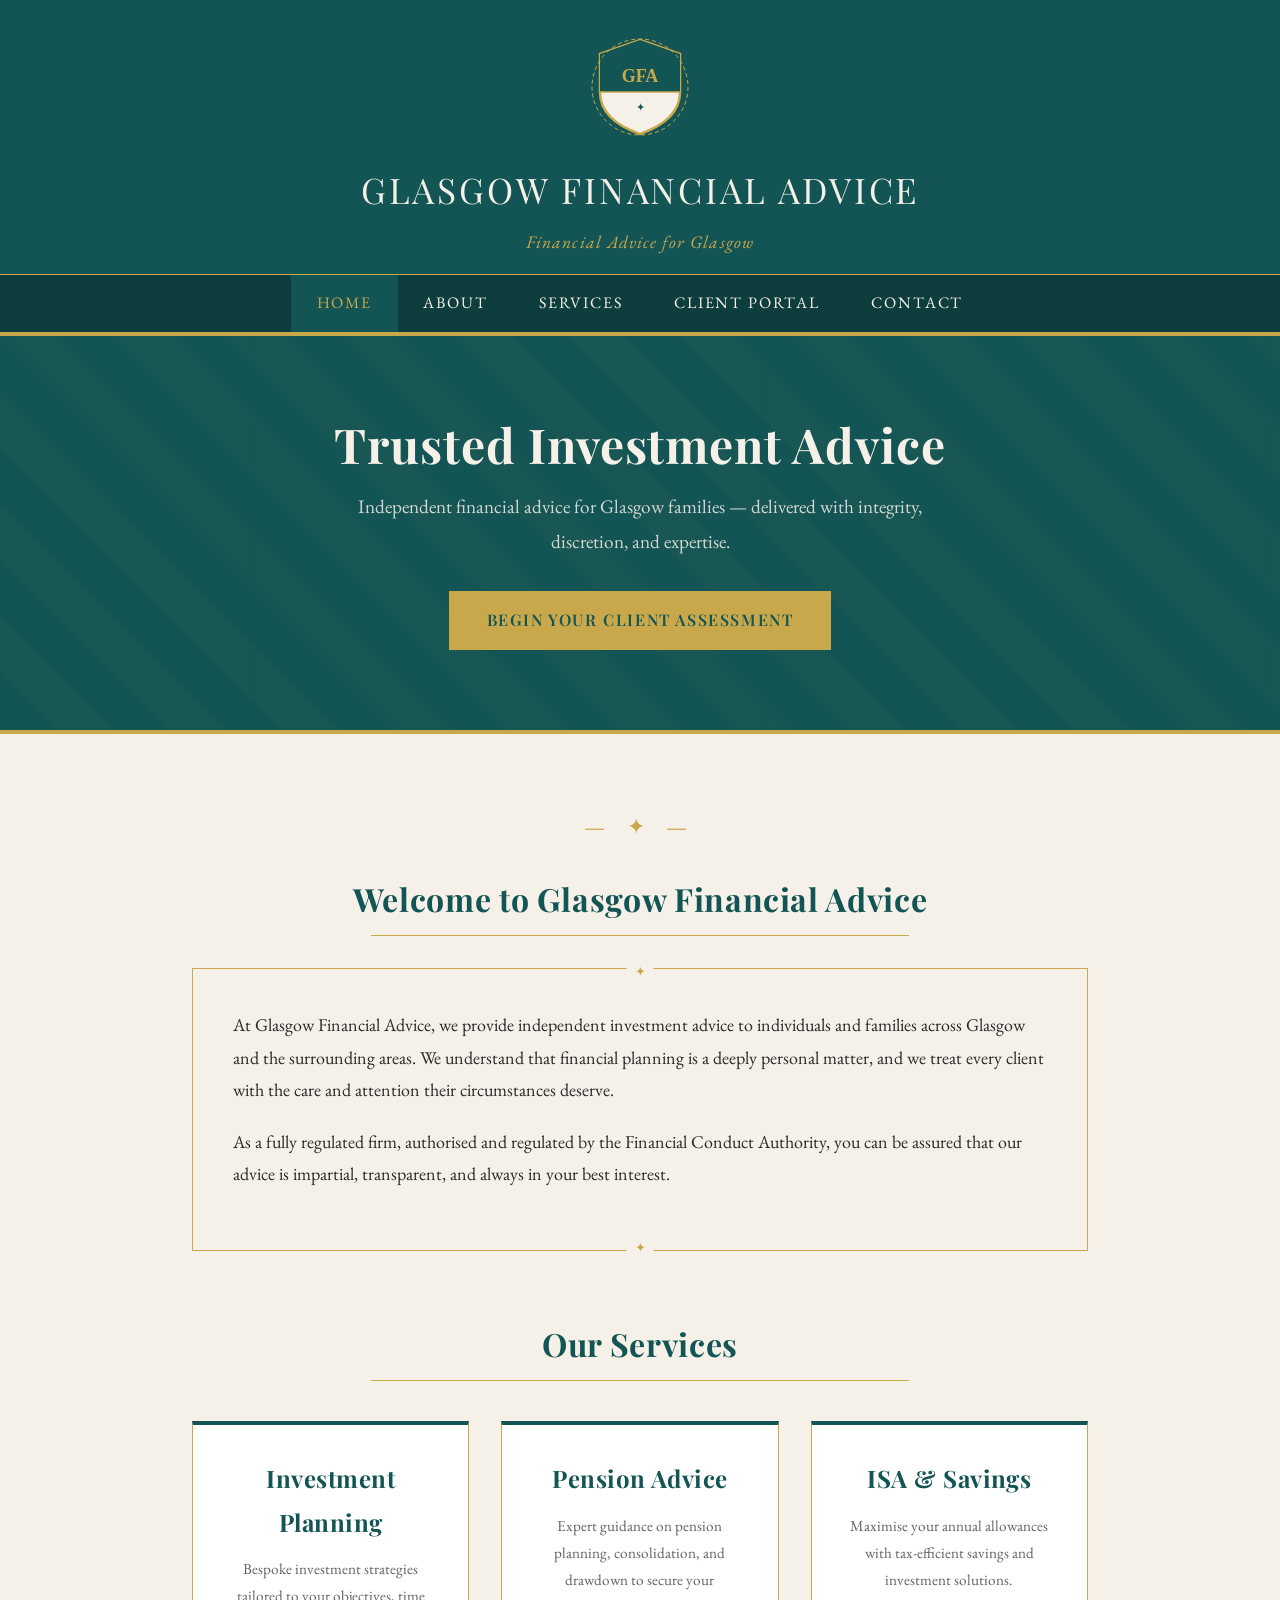
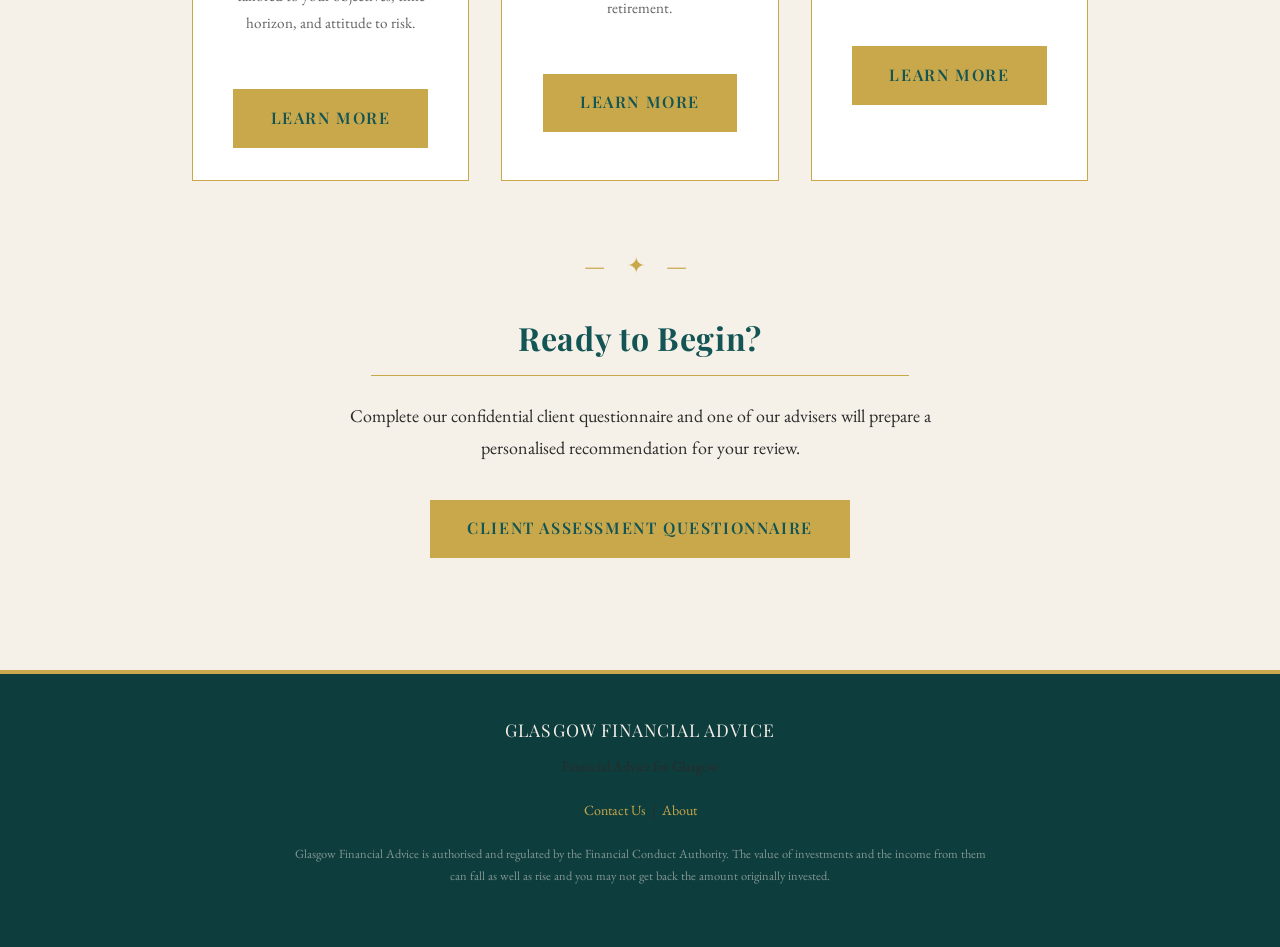
==== index.html @ b90bbe34 "Initial build — Glasgow Financial Advice website Five-page Victorian-styled static site with KYC que" ====
<!DOCTYPE html>
<html lang="en">
<head>
    <meta charset="UTF-8">
    <meta name="viewport" content="width=device-width, initial-scale=1.0">
    <title>Glasgow Financial Advice</title>
    <link rel="stylesheet" href="css/style.css">
</head>
<body>

    <header>
        <div class="header-top">
            <img src="images/crest-placeholder.svg" alt="Glasgow Financial Advice Crest" class="crest">
            <div class="firm-name">Glasgow Financial Advice</div>
            <div class="strapline">Financial Advice for Glasgow</div>
        </div>
        <nav>
            <ul>
                <li><a href="index.html" class="active">Home</a></li>
                <li><a href="about.html">About</a></li>
                <li><a href="services.html">Services</a></li>
                <li><a href="kyc.html">Client Portal</a></li>
                <li><a href="contact.html">Contact</a></li>
            </ul>
        </nav>
    </header>

    <section class="hero">
        <h1>Trusted Investment Advice</h1>
        <p>Independent financial advice for Glasgow families — delivered with integrity, discretion, and expertise.</p>
        <a href="kyc.html" class="btn">Begin Your Client Assessment</a>
    </section>

    <main>

        <div class="section">
            <span class="ornament">— ✦ —</span>
            <h2 class="section-title">Welcome to Glasgow Financial Advice</h2>
            <hr class="rule">

            <div class="bordered-box" style="margin-top:2rem;">
                <p>
                    At Glasgow Financial Advice, we provide independent investment advice to individuals and families across Glasgow and the surrounding areas. We understand that financial planning is a deeply personal matter, and we treat every client with the care and attention their circumstances deserve.
                </p>
                <p>
                    As a fully regulated firm, authorised and regulated by the Financial Conduct Authority, you can be assured that our advice is impartial, transparent, and always in your best interest.
                </p>
            </div>
        </div>

        <div class="section">
            <h2 class="section-title">Our Services</h2>
            <hr class="rule">

            <div class="card-grid">
                <div class="card">
                    <h3>Investment Planning</h3>
                    <p>Bespoke investment strategies tailored to your objectives, time horizon, and attitude to risk.</p>
                    <br>
                    <a href="services.html" class="btn">Learn More</a>
                </div>
                <div class="card">
                    <h3>Pension Advice</h3>
                    <p>Expert guidance on pension planning, consolidation, and drawdown to secure your retirement.</p>
                    <br>
                    <a href="services.html" class="btn">Learn More</a>
                </div>
                <div class="card">
                    <h3>ISA & Savings</h3>
                    <p>Maximise your annual allowances with tax-efficient savings and investment solutions.</p>
                    <br>
                    <a href="services.html" class="btn">Learn More</a>
                </div>
            </div>
        </div>

        <div class="section" style="text-align:center;">
            <span class="ornament">— ✦ —</span>
            <h2 class="section-title">Ready to Begin?</h2>
            <hr class="rule">
            <p style="margin-top:1.5rem; max-width:600px; margin-left:auto; margin-right:auto;">
                Complete our confidential client questionnaire and one of our advisers will prepare a personalised recommendation for your review.
            </p>
            <a href="kyc.html" class="btn" style="margin-top:1rem;">Client Assessment Questionnaire</a>
        </div>

    </main>

    <footer>
        <div class="footer-firm">Glasgow Financial Advice</div>
        <p>Financial Advice for Glasgow</p>
        <p><a href="contact.html">Contact Us</a> &nbsp;|&nbsp; <a href="about.html">About</a></p>
        <p class="footer-legal">
            Glasgow Financial Advice is authorised and regulated by the Financial Conduct Authority.
            The value of investments and the income from them can fall as well as rise and you may not get back the amount originally invested.
        </p>
    </footer>

</body>
</html>
---- css/style.css ----
/* ============================================================
   Glasgow Financial Advice — Main Stylesheet
   Colours: Teal #135454 | Grey #636262 | Cream #f5f0e8
   ============================================================ */

@import url('https://fonts.googleapis.com/css2?family=Playfair+Display:ital,wght@0,400;0,600;0,700;1,400&family=EB+Garamond:ital,wght@0,400;0,500;1,400&display=swap');

/* --- Reset & Base --- */
*, *::before, *::after {
    box-sizing: border-box;
    margin: 0;
    padding: 0;
}

html {
    scroll-behavior: smooth;
}

body {
    background-color: #f5f0e8;
    color: #2a2a2a;
    font-family: 'EB Garamond', Georgia, serif;
    font-size: 18px;
    line-height: 1.8;
}

/* --- Typography --- */
h1, h2, h3, h4 {
    font-family: 'Playfair Display', Georgia, serif;
    color: #135454;
    letter-spacing: 0.02em;
}

h1 { font-size: 2.8rem; line-height: 1.2; }
h2 { font-size: 2rem; margin-bottom: 1rem; }
h3 { font-size: 1.5rem; margin-bottom: 0.75rem; }

p { margin-bottom: 1.2rem; color: #2a2a2a; }

a {
    color: #135454;
    text-decoration: none;
    transition: color 0.2s ease;
}

a:hover { color: #c9a84c; }

/* --- Ornamental Divider --- */
.ornament {
    text-align: center;
    color: #c9a84c;
    font-size: 1.4rem;
    letter-spacing: 0.4em;
    margin: 1.5rem 0;
    display: block;
}

.rule {
    border: none;
    border-top: 1px solid #c9a84c;
    width: 60%;
    margin: 0.5rem auto;
}

/* --- Header / Navigation --- */
header {
    background-color: #135454;
    border-bottom: 4px solid #c9a84c;
    padding: 0;
}

.header-top {
    text-align: center;
    padding: 2rem 1rem 1rem;
    background-color: #135454;
}

.crest {
    width: 110px;
    height: 110px;
    margin: 0 auto 1rem;
    display: block;
}

.firm-name {
    font-family: 'Playfair Display', serif;
    font-size: 2.2rem;
    color: #f5f0e8;
    letter-spacing: 0.08em;
    text-transform: uppercase;
}

.strapline {
    font-family: 'EB Garamond', serif;
    font-style: italic;
    color: #c9a84c;
    font-size: 1.1rem;
    letter-spacing: 0.06em;
    margin-top: 0.3rem;
}

nav {
    background-color: #0e3d3d;
    border-top: 1px solid #c9a84c;
}

nav ul {
    list-style: none;
    display: flex;
    justify-content: center;
    flex-wrap: wrap;
    padding: 0;
    margin: 0;
}

nav ul li a {
    display: block;
    color: #f5f0e8;
    font-family: 'EB Garamond', serif;
    font-size: 1rem;
    letter-spacing: 0.12em;
    text-transform: uppercase;
    padding: 0.9rem 1.6rem;
    transition: background-color 0.2s ease, color 0.2s ease;
}

nav ul li a:hover,
nav ul li a.active {
    background-color: #135454;
    color: #c9a84c;
}

/* --- Hero Section --- */
.hero {
    background-color: #135454;
    color: #f5f0e8;
    text-align: center;
    padding: 5rem 2rem;
    border-bottom: 4px solid #c9a84c;
    position: relative;
    overflow: hidden;
}

.hero::before {
    content: '';
    position: absolute;
    inset: 0;
    background-image: repeating-linear-gradient(
        45deg,
        transparent,
        transparent 40px,
        rgba(201,168,76,0.03) 40px,
        rgba(201,168,76,0.03) 80px
    );
}

.hero h1 {
    color: #f5f0e8;
    font-size: 3rem;
    margin-bottom: 1rem;
    position: relative;
}

.hero p {
    color: #c9a9a9;
    font-size: 1.2rem;
    max-width: 640px;
    margin: 0 auto 2rem;
    position: relative;
    color: rgba(245,240,232,0.85);
}

.btn {
    display: inline-block;
    background-color: #c9a84c;
    color: #135454;
    font-family: 'Playfair Display', serif;
    font-size: 1rem;
    font-weight: 600;
    letter-spacing: 0.1em;
    text-transform: uppercase;
    padding: 0.8rem 2.2rem;
    border: 2px solid #c9a84c;
    cursor: pointer;
    transition: background-color 0.2s ease, color 0.2s ease;
    position: relative;
}

.btn:hover {
    background-color: transparent;
    color: #c9a84c;
}

/* --- Main Content --- */
main {
    max-width: 960px;
    margin: 0 auto;
    padding: 3rem 2rem;
}

.section {
    margin-bottom: 4rem;
}

.section-title {
    text-align: center;
    margin-bottom: 0.5rem;
}

/* --- Card Grid --- */
.card-grid {
    display: grid;
    grid-template-columns: repeat(auto-fit, minmax(260px, 1fr));
    gap: 2rem;
    margin-top: 2.5rem;
}

.card {
    background-color: #fff;
    border: 1px solid #c9a84c;
    border-top: 4px solid #135454;
    padding: 2rem;
    text-align: center;
}

.card h3 { color: #135454; }

.card p { font-size: 0.95rem; color: #636262; }

/* --- Decorative border box --- */
.bordered-box {
    border: 1px solid #c9a84c;
    padding: 2.5rem;
    margin: 2rem 0;
    position: relative;
}

.bordered-box::before,
.bordered-box::after {
    content: '✦';
    color: #c9a84c;
    position: absolute;
    font-size: 0.8rem;
}

.bordered-box::before { top: -0.6rem; left: 50%; transform: translateX(-50%); background: #f5f0e8; padding: 0 0.5rem; }
.bordered-box::after { bottom: -0.6rem; left: 50%; transform: translateX(-50%); background: #f5f0e8; padding: 0 0.5rem; }

/* --- Form Styles --- */
.form-group {
    margin-bottom: 1.5rem;
}

.form-group label {
    display: block;
    font-family: 'Playfair Display', serif;
    font-size: 0.95rem;
    color: #135454;
    margin-bottom: 0.4rem;
    letter-spacing: 0.03em;
}

.form-group input,
.form-group select,
.form-group textarea {
    width: 100%;
    padding: 0.7rem 1rem;
    border: 1px solid #636262;
    background-color: #fff;
    font-family: 'EB Garamond', serif;
    font-size: 1rem;
    color: #2a2a2a;
    outline: none;
    transition: border-color 0.2s ease;
}

.form-group input:focus,
.form-group select:focus,
.form-group textarea:focus {
    border-color: #135454;
}

.form-group textarea { resize: vertical; min-height: 100px; }

.form-note {
    font-size: 0.85rem;
    color: #636262;
    font-style: italic;
    margin-top: 0.3rem;
}

/* --- Footer --- */
footer {
    background-color: #0e3d3d;
    border-top: 4px solid #c9a84c;
    color: rgba(245,240,232,0.7);
    text-align: center;
    padding: 2.5rem 1rem;
    font-size: 0.88rem;
}

footer a { color: #c9a84c; }
footer a:hover { color: #f5f0e8; }

.footer-firm {
    font-family: 'Playfair Display', serif;
    color: #f5f0e8;
    font-size: 1.1rem;
    margin-bottom: 0.5rem;
    letter-spacing: 0.06em;
    text-transform: uppercase;
}

.footer-legal {
    margin-top: 1rem;
    font-size: 0.78rem;
    color: rgba(245,240,232,0.5);
    max-width: 700px;
    margin-left: auto;
    margin-right: auto;
}

/* --- Responsive --- */
@media (max-width: 640px) {
    h1 { font-size: 2rem; }
    .hero h1 { font-size: 2.2rem; }
    .firm-name { font-size: 1.6rem; }
    nav ul li a { padding: 0.7rem 1rem; font-size: 0.9rem; }
}
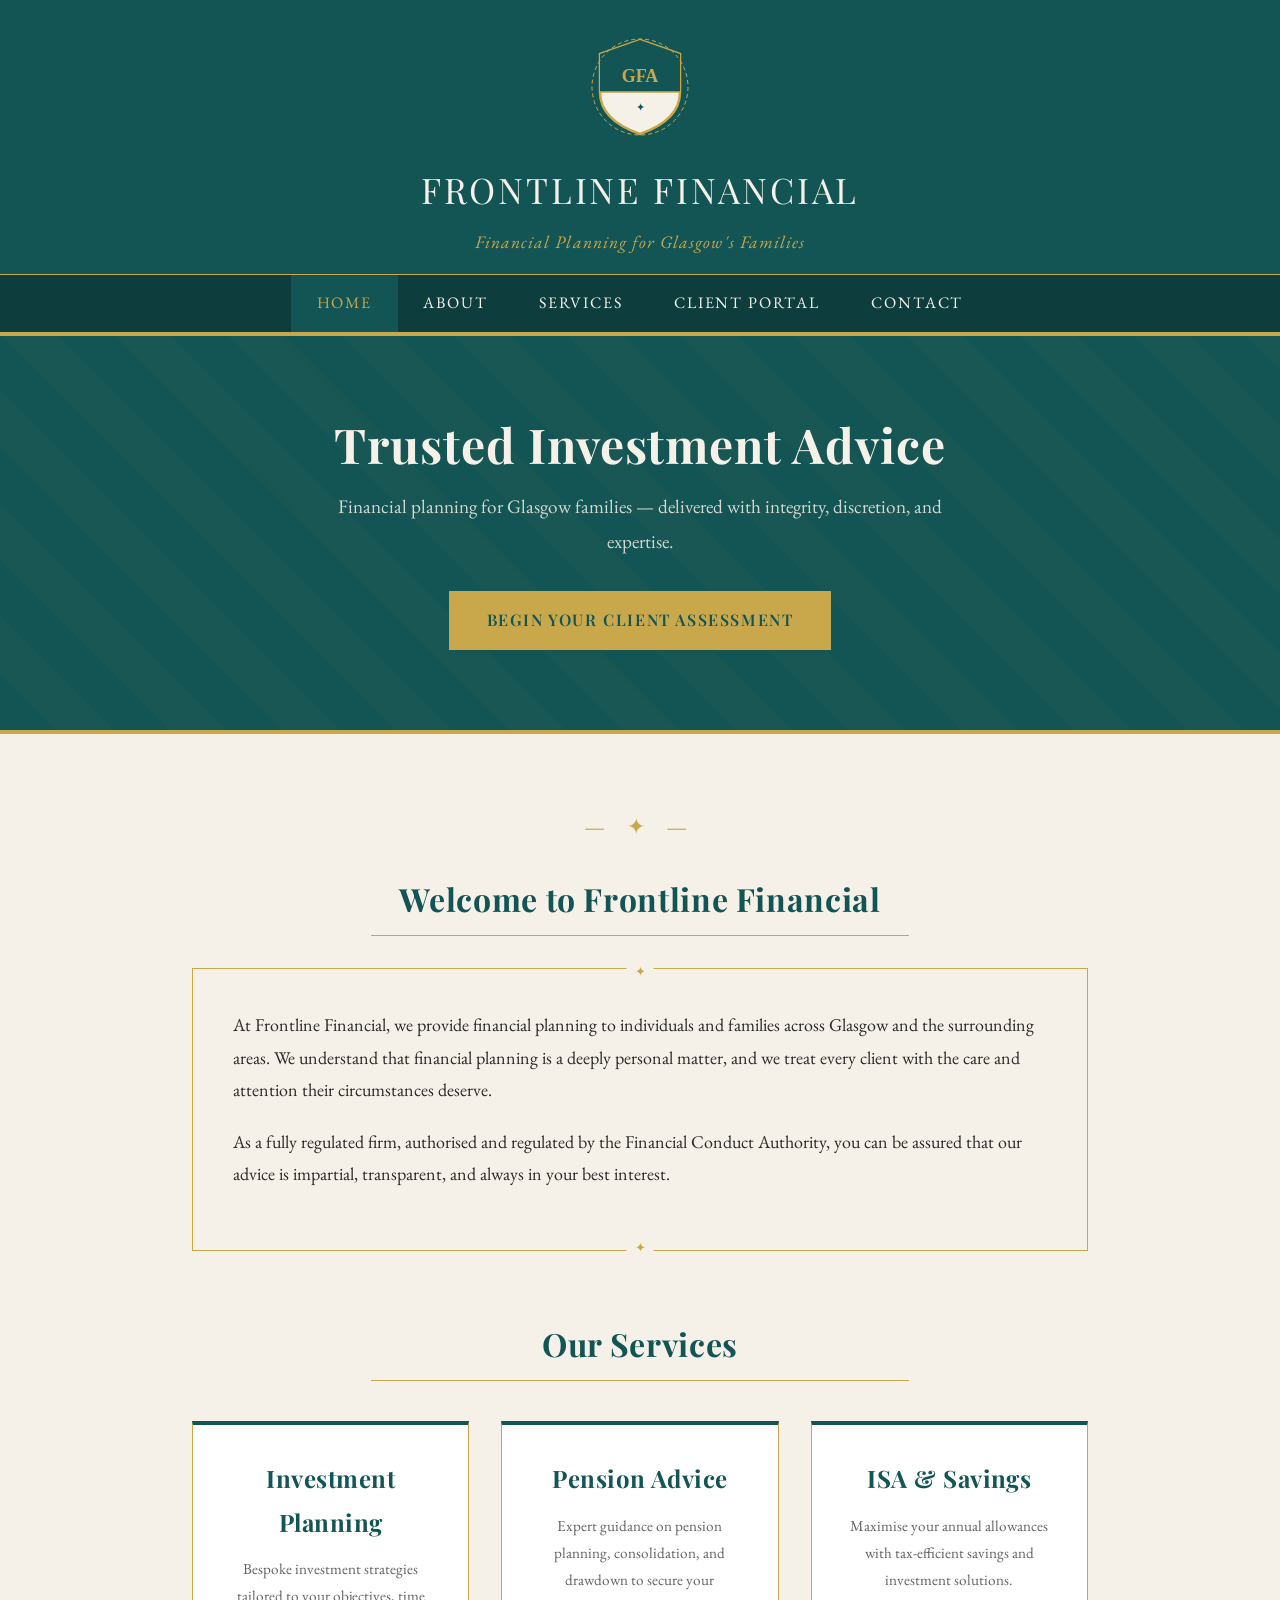
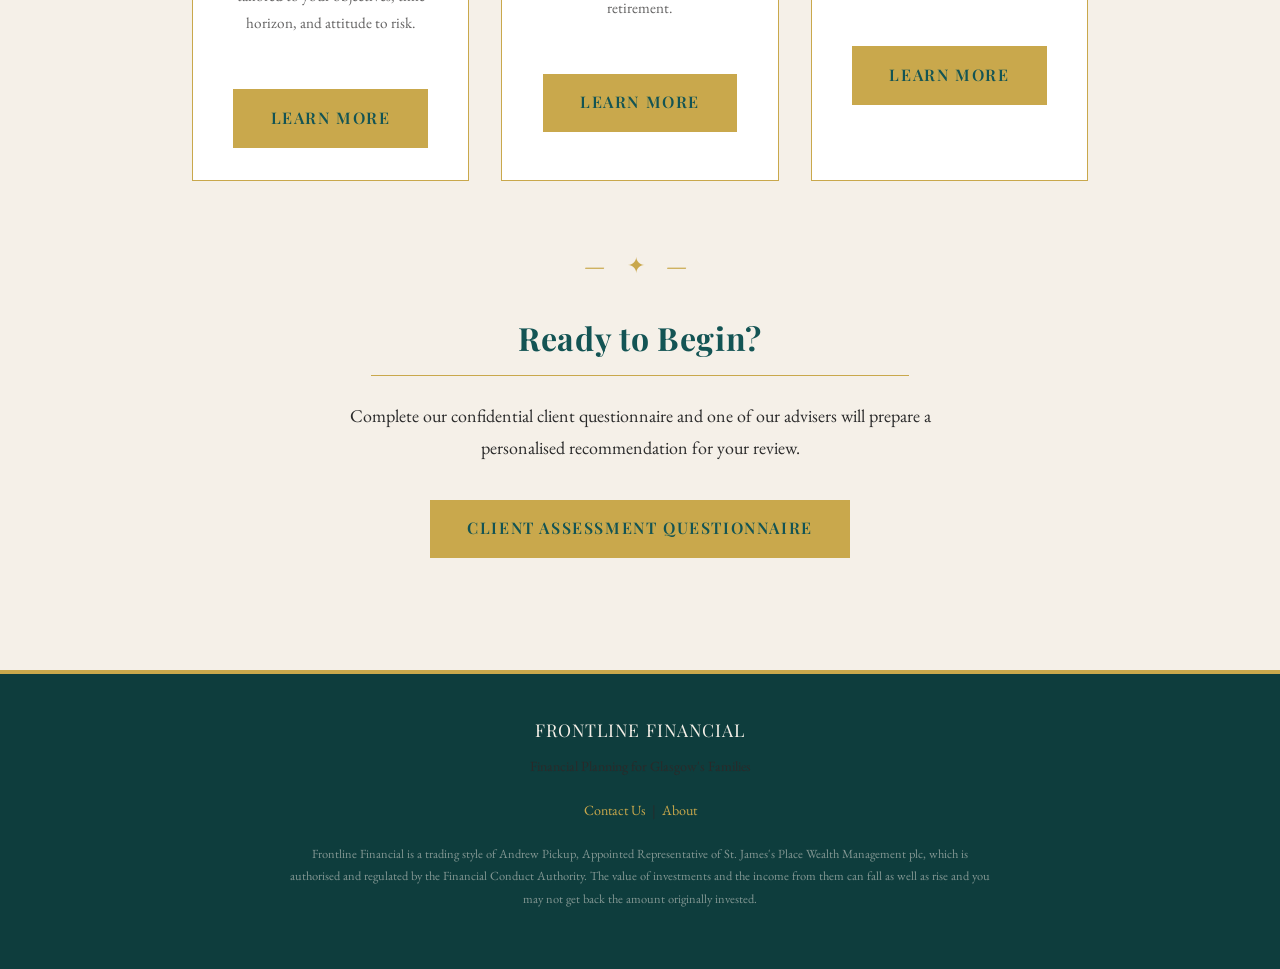
==== commit fe2f0264: "Rebrand to Frontline Financial with SJP regulatory disclosure - Rename firm from Glasgow Financial A" ====
--- a/index.html
+++ b/index.html
@@ -3,16 +3,16 @@
 <head>
     <meta charset="UTF-8">
     <meta name="viewport" content="width=device-width, initial-scale=1.0">
-    <title>Glasgow Financial Advice</title>
+    <title>Frontline Financial</title>
     <link rel="stylesheet" href="css/style.css">
 </head>
 <body>
 
     <header>
         <div class="header-top">
-            <img src="images/crest-placeholder.svg" alt="Glasgow Financial Advice Crest" class="crest">
-            <div class="firm-name">Glasgow Financial Advice</div>
-            <div class="strapline">Financial Advice for Glasgow</div>
+            <img src="images/crest-placeholder.svg" alt="Frontline Financial Crest" class="crest">
+            <div class="firm-name">Frontline Financial</div>
+            <div class="strapline">Financial Planning for Glasgow's Families</div>
         </div>
         <nav>
             <ul>
@@ -27,7 +27,7 @@
 
     <section class="hero">
         <h1>Trusted Investment Advice</h1>
-        <p>Independent financial advice for Glasgow families — delivered with integrity, discretion, and expertise.</p>
+        <p>Financial planning for Glasgow families — delivered with integrity, discretion, and expertise.</p>
         <a href="kyc.html" class="btn">Begin Your Client Assessment</a>
     </section>
 
@@ -35,12 +35,12 @@
 
         <div class="section">
             <span class="ornament">— ✦ —</span>
-            <h2 class="section-title">Welcome to Glasgow Financial Advice</h2>
+            <h2 class="section-title">Welcome to Frontline Financial</h2>
             <hr class="rule">
 
             <div class="bordered-box" style="margin-top:2rem;">
                 <p>
-                    At Glasgow Financial Advice, we provide independent investment advice to individuals and families across Glasgow and the surrounding areas. We understand that financial planning is a deeply personal matter, and we treat every client with the care and attention their circumstances deserve.
+                    At Frontline Financial, we provide financial planning to individuals and families across Glasgow and the surrounding areas. We understand that financial planning is a deeply personal matter, and we treat every client with the care and attention their circumstances deserve.
                 </p>
                 <p>
                     As a fully regulated firm, authorised and regulated by the Financial Conduct Authority, you can be assured that our advice is impartial, transparent, and always in your best interest.
@@ -87,11 +87,11 @@
     </main>
 
     <footer>
-        <div class="footer-firm">Glasgow Financial Advice</div>
-        <p>Financial Advice for Glasgow</p>
+        <div class="footer-firm">Frontline Financial</div>
+        <p>Financial Planning for Glasgow's Families</p>
         <p><a href="contact.html">Contact Us</a> &nbsp;|&nbsp; <a href="about.html">About</a></p>
         <p class="footer-legal">
-            Glasgow Financial Advice is authorised and regulated by the Financial Conduct Authority.
+            Frontline Financial is a trading style of Andrew Pickup, Appointed Representative of St. James's Place Wealth Management plc, which is authorised and regulated by the Financial Conduct Authority.
             The value of investments and the income from them can fall as well as rise and you may not get back the amount originally invested.
         </p>
     </footer>
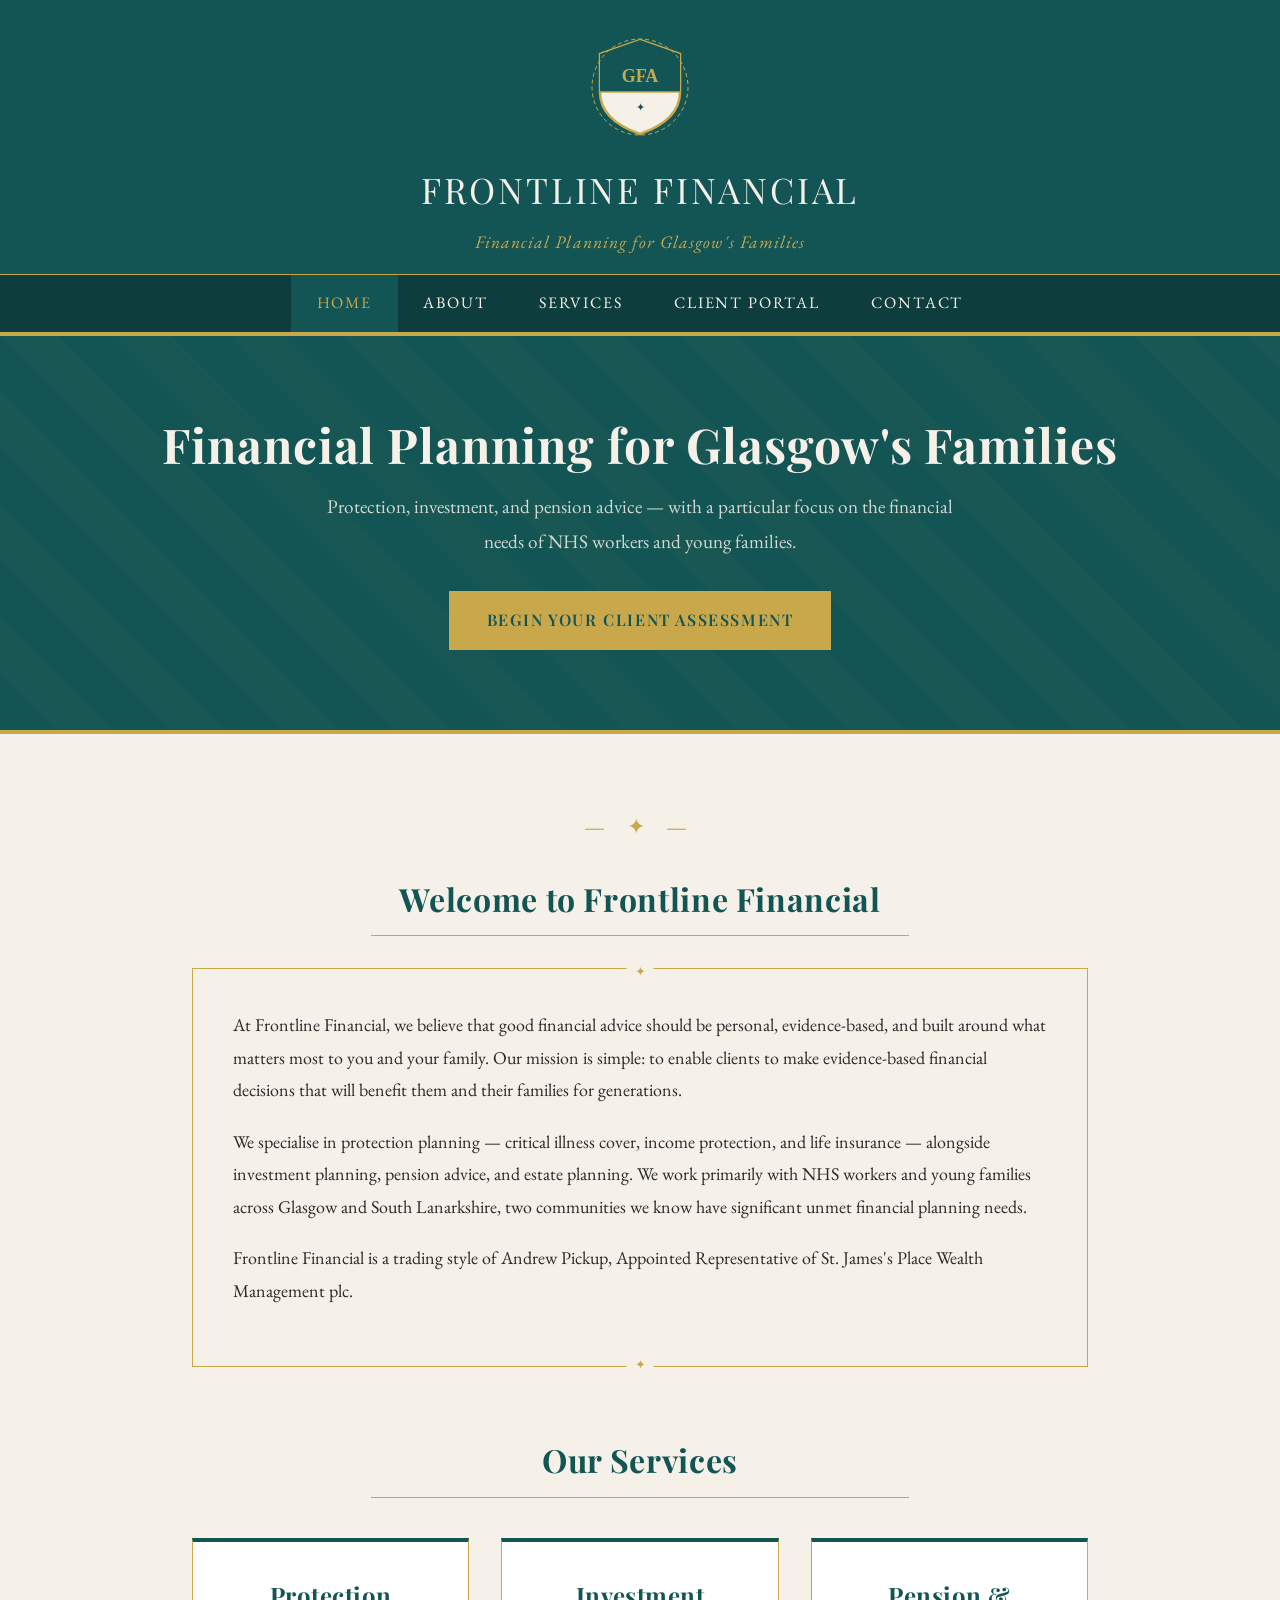
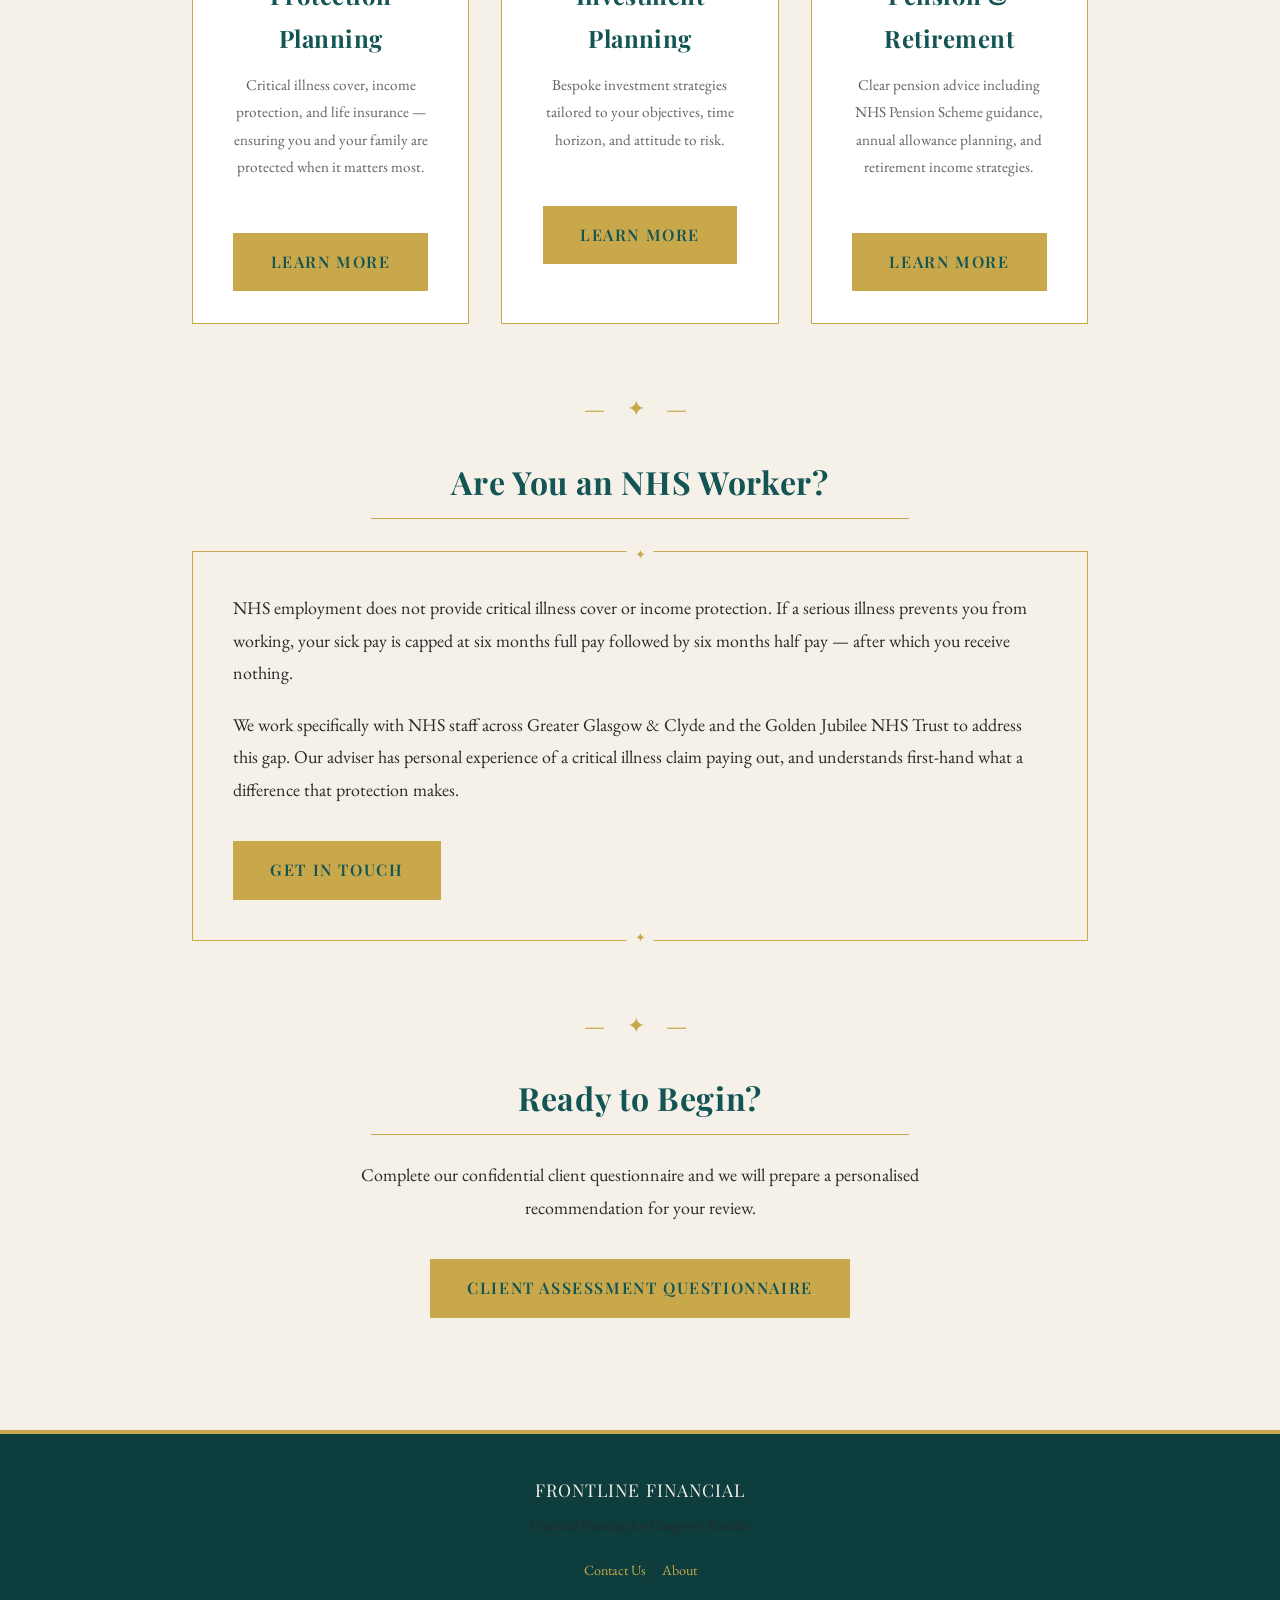
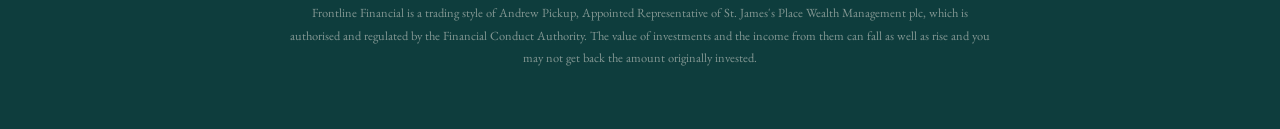
==== commit 932f2128: "Update home page with protection focus and NHS callout" ====
--- a/index.html
+++ b/index.html
@@ -26,8 +26,8 @@
     </header>
 
     <section class="hero">
-        <h1>Trusted Investment Advice</h1>
-        <p>Financial planning for Glasgow families — delivered with integrity, discretion, and expertise.</p>
+        <h1>Financial Planning for Glasgow's Families</h1>
+        <p>Protection, investment, and pension advice — with a particular focus on the financial needs of NHS workers and young families.</p>
         <a href="kyc.html" class="btn">Begin Your Client Assessment</a>
     </section>
 
@@ -40,10 +40,13 @@
 
             <div class="bordered-box" style="margin-top:2rem;">
                 <p>
-                    At Frontline Financial, we provide financial planning to individuals and families across Glasgow and the surrounding areas. We understand that financial planning is a deeply personal matter, and we treat every client with the care and attention their circumstances deserve.
+                    At Frontline Financial, we believe that good financial advice should be personal, evidence-based, and built around what matters most to you and your family. Our mission is simple: to enable clients to make evidence-based financial decisions that will benefit them and their families for generations.
                 </p>
                 <p>
-                    As a fully regulated firm, authorised and regulated by the Financial Conduct Authority, you can be assured that our advice is impartial, transparent, and always in your best interest.
+                    We specialise in protection planning — critical illness cover, income protection, and life insurance — alongside investment planning, pension advice, and estate planning. We work primarily with NHS workers and young families across Glasgow and South Lanarkshire, two communities we know have significant unmet financial planning needs.
+                </p>
+                <p>
+                    Frontline Financial is a trading style of Andrew Pickup, Appointed Representative of St. James's Place Wealth Management plc.
                 </p>
             </div>
         </div>
@@ -54,23 +57,38 @@
 
             <div class="card-grid">
                 <div class="card">
+                    <h3>Protection Planning</h3>
+                    <p>Critical illness cover, income protection, and life insurance — ensuring you and your family are protected when it matters most.</p>
+                    <br>
+                    <a href="services.html" class="btn">Learn More</a>
+                </div>
+                <div class="card">
                     <h3>Investment Planning</h3>
                     <p>Bespoke investment strategies tailored to your objectives, time horizon, and attitude to risk.</p>
                     <br>
                     <a href="services.html" class="btn">Learn More</a>
                 </div>
                 <div class="card">
-                    <h3>Pension Advice</h3>
-                    <p>Expert guidance on pension planning, consolidation, and drawdown to secure your retirement.</p>
+                    <h3>Pension & Retirement</h3>
+                    <p>Clear pension advice including NHS Pension Scheme guidance, annual allowance planning, and retirement income strategies.</p>
                     <br>
                     <a href="services.html" class="btn">Learn More</a>
                 </div>
-                <div class="card">
-                    <h3>ISA & Savings</h3>
-                    <p>Maximise your annual allowances with tax-efficient savings and investment solutions.</p>
-                    <br>
-                    <a href="services.html" class="btn">Learn More</a>
-                </div>
+            </div>
+        </div>
+
+        <div class="section">
+            <span class="ornament">— ✦ —</span>
+            <h2 class="section-title">Are You an NHS Worker?</h2>
+            <hr class="rule">
+            <div class="bordered-box" style="margin-top:2rem;">
+                <p>
+                    NHS employment does not provide critical illness cover or income protection. If a serious illness prevents you from working, your sick pay is capped at six months full pay followed by six months half pay — after which you receive nothing.
+                </p>
+                <p>
+                    We work specifically with NHS staff across Greater Glasgow & Clyde and the Golden Jubilee NHS Trust to address this gap. Our adviser has personal experience of a critical illness claim paying out, and understands first-hand what a difference that protection makes.
+                </p>
+                <a href="contact.html" class="btn" style="margin-top:1rem;">Get in Touch</a>
             </div>
         </div>
 
@@ -79,7 +97,7 @@
             <h2 class="section-title">Ready to Begin?</h2>
             <hr class="rule">
             <p style="margin-top:1.5rem; max-width:600px; margin-left:auto; margin-right:auto;">
-                Complete our confidential client questionnaire and one of our advisers will prepare a personalised recommendation for your review.
+                Complete our confidential client questionnaire and we will prepare a personalised recommendation for your review.
             </p>
             <a href="kyc.html" class="btn" style="margin-top:1rem;">Client Assessment Questionnaire</a>
         </div>
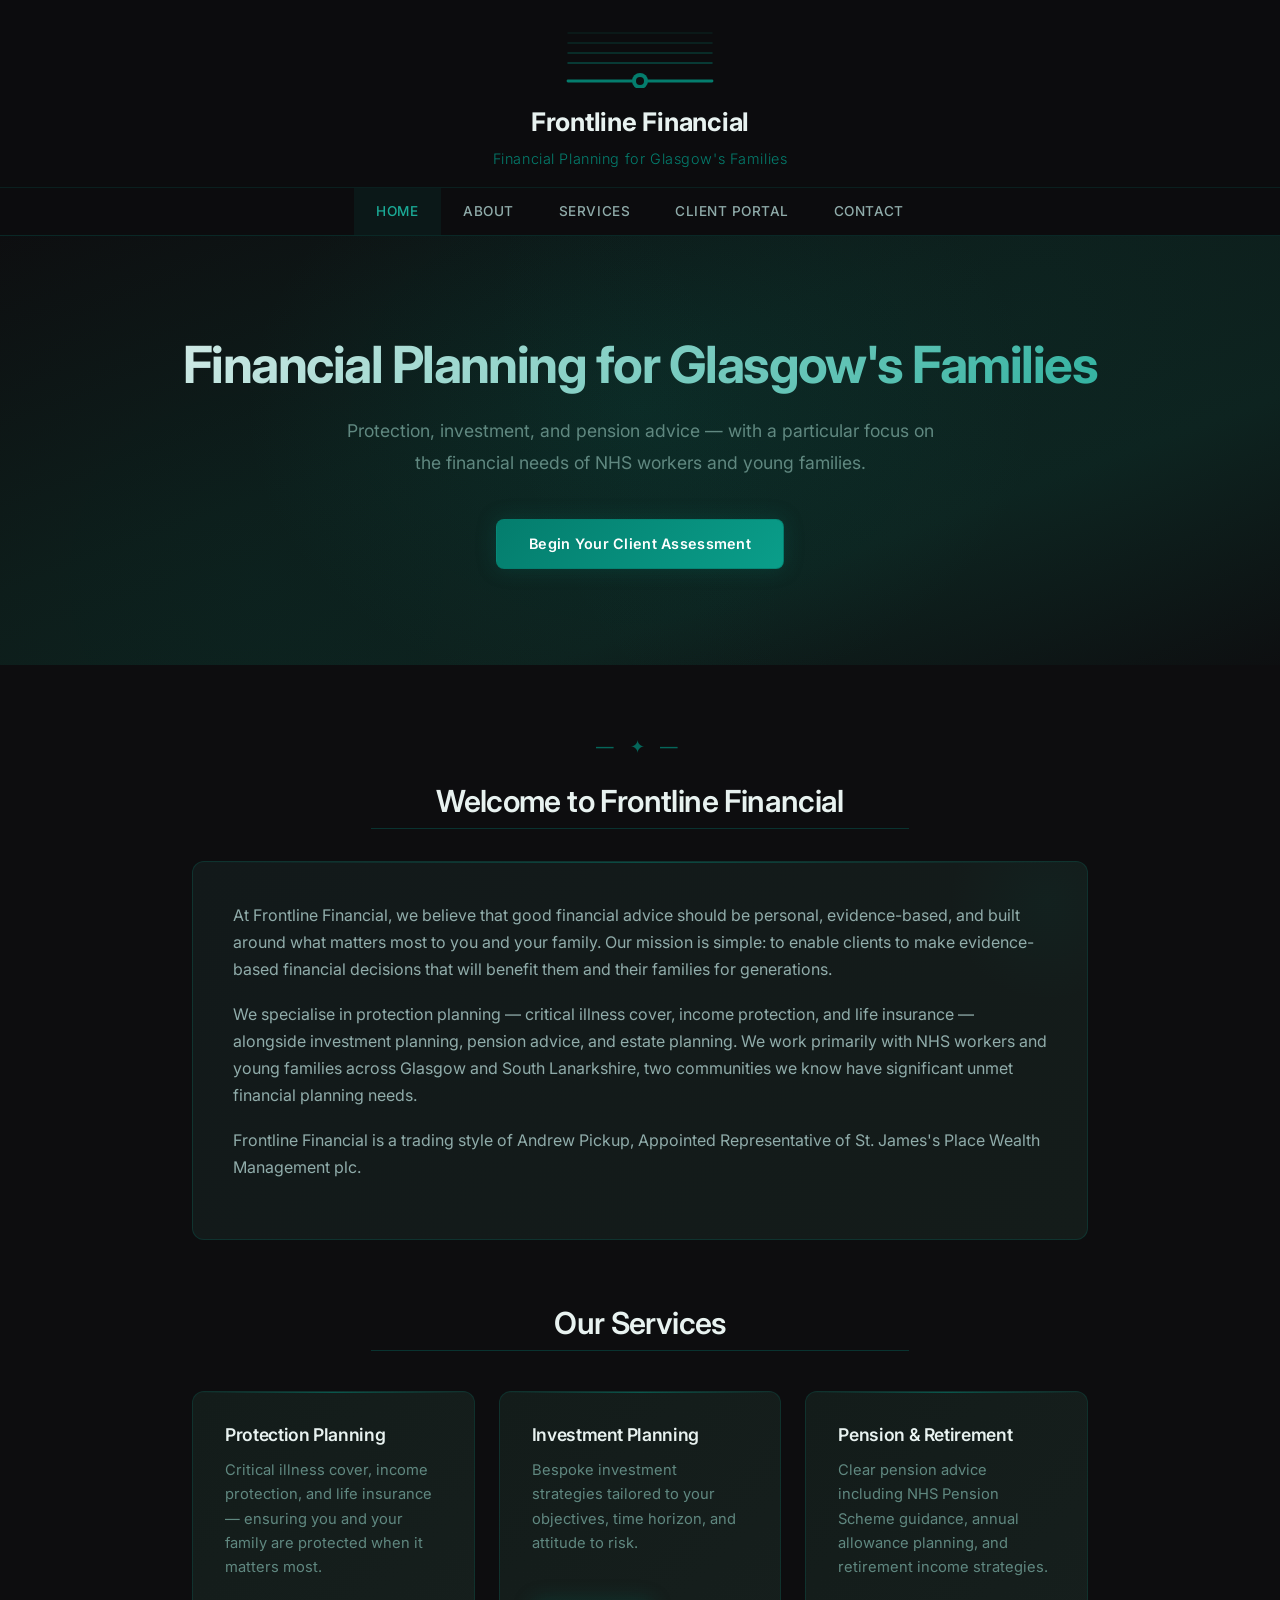
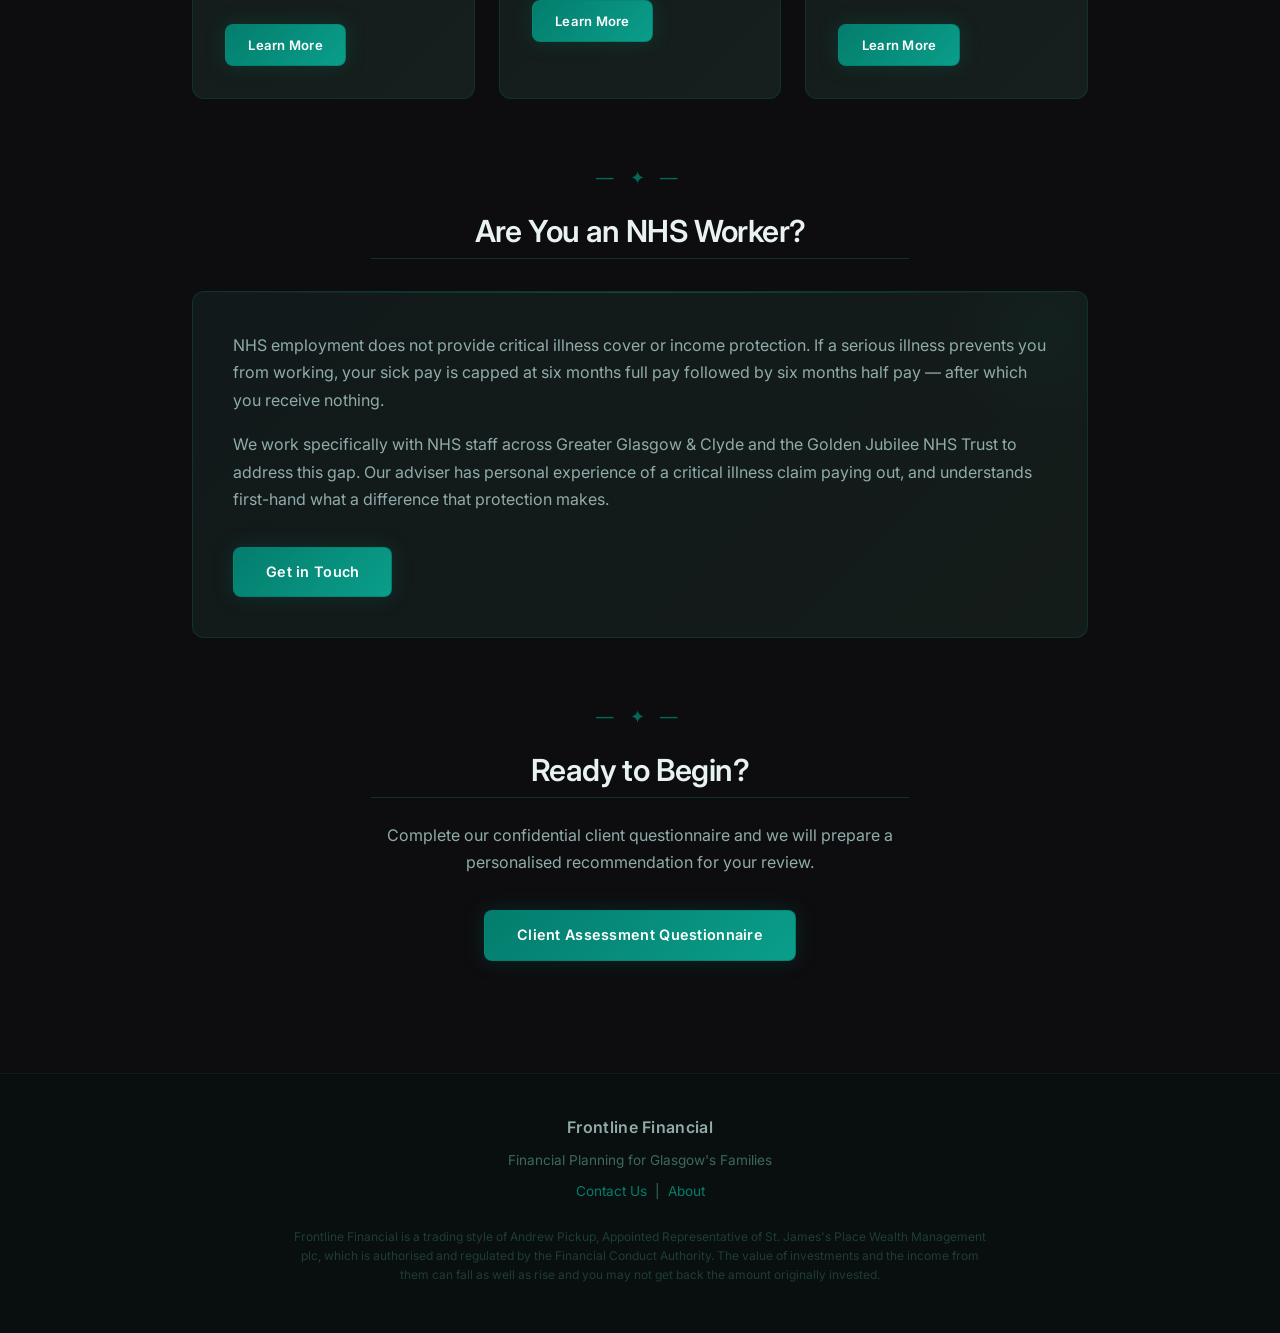
==== commit d465db70: "Add frontline logo mark and wire into website" ====
--- a/index.html
+++ b/index.html
@@ -10,7 +10,7 @@
 
     <header>
         <div class="header-top">
-            <img src="images/crest-placeholder.svg" alt="Frontline Financial Crest" class="crest">
+            <img src="images/logo-mark.svg" alt="Frontline Financial Crest" class="crest">
             <div class="firm-name">Frontline Financial</div>
             <div class="strapline">Financial Planning for Glasgow's Families</div>
         </div>
--- a/css/style.css
+++ b/css/style.css
@@ -1,9 +1,10 @@
 /* ============================================================
-   Glasgow Financial Advice — Main Stylesheet
-   Colours: Teal #135454 | Grey #636262 | Cream #f5f0e8
+   Frontline Financial — Main Stylesheet
+   Inspired by Obsidian.md design language
+   Dark: #0d0d0f | Teal: #047D6D | Surface: #131c1c
    ============================================================ */
 
-@import url('https://fonts.googleapis.com/css2?family=Playfair+Display:ital,wght@0,400;0,600;0,700;1,400&family=EB+Garamond:ital,wght@0,400;0,500;1,400&display=swap');
+@import url('https://fonts.googleapis.com/css2?family=Inter:wght@300;400;500;600;700&display=swap');
 
 /* --- Reset & Base --- */
 *, *::before, *::after {
@@ -17,91 +18,96 @@
 }
 
 body {
-    background-color: #f5f0e8;
-    color: #2a2a2a;
-    font-family: 'EB Garamond', Georgia, serif;
-    font-size: 18px;
-    line-height: 1.8;
+    background-color: #0d0d0f;
+    color: #c4d2d0;
+    font-family: 'Inter', -apple-system, BlinkMacSystemFont, 'Segoe UI', sans-serif;
+    font-size: 16px;
+    line-height: 1.7;
+    -webkit-font-smoothing: antialiased;
 }
 
 /* --- Typography --- */
 h1, h2, h3, h4 {
-    font-family: 'Playfair Display', Georgia, serif;
-    color: #135454;
-    letter-spacing: 0.02em;
-}
-
-h1 { font-size: 2.8rem; line-height: 1.2; }
-h2 { font-size: 2rem; margin-bottom: 1rem; }
-h3 { font-size: 1.5rem; margin-bottom: 0.75rem; }
-
-p { margin-bottom: 1.2rem; color: #2a2a2a; }
+    color: #e8f2f0;
+    font-weight: 600;
+    letter-spacing: -0.02em;
+    line-height: 1.25;
+}
+
+h1 { font-size: 2.8rem; font-weight: 700; }
+h2 { font-size: 1.9rem; margin-bottom: 0.75rem; }
+h3 { font-size: 1.25rem; margin-bottom: 0.6rem; font-weight: 600; }
+
+p { margin-bottom: 1.1rem; color: #90acaa; }
 
 a {
-    color: #135454;
+    color: #1aaa96;
     text-decoration: none;
     transition: color 0.2s ease;
 }
 
-a:hover { color: #c9a84c; }
+a:hover { color: #2dc4ae; }
 
 /* --- Ornamental Divider --- */
 .ornament {
     text-align: center;
-    color: #c9a84c;
-    font-size: 1.4rem;
-    letter-spacing: 0.4em;
-    margin: 1.5rem 0;
+    color: #047D6D;
+    font-size: 1.1rem;
+    letter-spacing: 0.3em;
+    margin: 1.2rem 0;
     display: block;
+    opacity: 0.8;
 }
 
 .rule {
     border: none;
-    border-top: 1px solid #c9a84c;
+    border-top: 1px solid rgba(4, 125, 109, 0.35);
     width: 60%;
     margin: 0.5rem auto;
 }
 
 /* --- Header / Navigation --- */
 header {
-    background-color: #135454;
-    border-bottom: 4px solid #c9a84c;
-    padding: 0;
+    background-color: rgba(13, 13, 15, 0.95);
+    border-bottom: 1px solid rgba(4, 125, 109, 0.25);
+    position: sticky;
+    top: 0;
+    z-index: 100;
+    backdrop-filter: blur(12px);
+    -webkit-backdrop-filter: blur(12px);
 }
 
 .header-top {
     text-align: center;
-    padding: 2rem 1rem 1rem;
-    background-color: #135454;
+    padding: 1.5rem 1rem 1rem;
 }
 
 .crest {
-    width: 110px;
-    height: 110px;
-    margin: 0 auto 1rem;
+    width: 160px;
+    height: auto;
+    margin: 0 auto 0.75rem;
     display: block;
 }
 
 .firm-name {
-    font-family: 'Playfair Display', serif;
-    font-size: 2.2rem;
-    color: #f5f0e8;
-    letter-spacing: 0.08em;
-    text-transform: uppercase;
+    font-family: 'Inter', sans-serif;
+    font-size: 1.6rem;
+    font-weight: 700;
+    color: #e8f2f0;
+    letter-spacing: -0.01em;
 }
 
 .strapline {
-    font-family: 'EB Garamond', serif;
-    font-style: italic;
-    color: #c9a84c;
-    font-size: 1.1rem;
-    letter-spacing: 0.06em;
-    margin-top: 0.3rem;
+    font-family: 'Inter', sans-serif;
+    font-weight: 300;
+    color: #047D6D;
+    font-size: 0.9rem;
+    letter-spacing: 0.04em;
+    margin-top: 0.2rem;
 }
 
 nav {
-    background-color: #0e3d3d;
-    border-top: 1px solid #c9a84c;
+    border-top: 1px solid rgba(4, 125, 109, 0.18);
 }
 
 nav ul {
@@ -115,80 +121,100 @@
 
 nav ul li a {
     display: block;
-    color: #f5f0e8;
-    font-family: 'EB Garamond', serif;
-    font-size: 1rem;
-    letter-spacing: 0.12em;
+    color: #90acaa;
+    font-family: 'Inter', sans-serif;
+    font-size: 0.85rem;
+    font-weight: 500;
+    letter-spacing: 0.04em;
     text-transform: uppercase;
-    padding: 0.9rem 1.6rem;
-    transition: background-color 0.2s ease, color 0.2s ease;
+    padding: 0.75rem 1.4rem;
+    transition: color 0.2s ease, background-color 0.2s ease;
 }
 
 nav ul li a:hover,
 nav ul li a.active {
-    background-color: #135454;
-    color: #c9a84c;
+    color: #1aaa96;
+    background-color: rgba(4, 125, 109, 0.1);
 }
 
 /* --- Hero Section --- */
 .hero {
-    background-color: #135454;
-    color: #f5f0e8;
     text-align: center;
-    padding: 5rem 2rem;
-    border-bottom: 4px solid #c9a84c;
+    padding: 6rem 2rem;
     position: relative;
     overflow: hidden;
+    background: linear-gradient(160deg, #0d0d0f 0%, #0d1a18 40%, #0d1f1c 70%, #0d0d0f 100%);
 }
 
 .hero::before {
     content: '';
     position: absolute;
+    top: -30%;
+    left: 50%;
+    transform: translateX(-50%);
+    width: 800px;
+    height: 600px;
+    background: radial-gradient(ellipse at center, rgba(4, 125, 109, 0.14) 0%, transparent 70%);
+    pointer-events: none;
+}
+
+.hero::after {
+    content: '';
+    position: absolute;
     inset: 0;
-    background-image: repeating-linear-gradient(
-        45deg,
-        transparent,
-        transparent 40px,
-        rgba(201,168,76,0.03) 40px,
-        rgba(201,168,76,0.03) 80px
-    );
+    background-image:
+        radial-gradient(circle at 20% 80%, rgba(4, 125, 109, 0.06) 0%, transparent 50%),
+        radial-gradient(circle at 80% 20%, rgba(10, 158, 138, 0.06) 0%, transparent 50%);
+    pointer-events: none;
 }
 
 .hero h1 {
-    color: #f5f0e8;
-    font-size: 3rem;
-    margin-bottom: 1rem;
-    position: relative;
+    color: #e8f2f0;
+    font-size: 3.2rem;
+    font-weight: 700;
+    margin-bottom: 1.2rem;
+    position: relative;
+    z-index: 1;
+    letter-spacing: -0.03em;
+    background: linear-gradient(135deg, #e8f2f0 0%, #1aaa96 100%);
+    -webkit-background-clip: text;
+    -webkit-text-fill-color: transparent;
+    background-clip: text;
 }
 
 .hero p {
-    color: #c9a9a9;
-    font-size: 1.2rem;
-    max-width: 640px;
-    margin: 0 auto 2rem;
-    position: relative;
-    color: rgba(245,240,232,0.85);
+    color: #608880;
+    font-size: 1.1rem;
+    max-width: 600px;
+    margin: 0 auto 2.5rem;
+    position: relative;
+    z-index: 1;
+    line-height: 1.8;
 }
 
 .btn {
     display: inline-block;
-    background-color: #c9a84c;
-    color: #135454;
-    font-family: 'Playfair Display', serif;
-    font-size: 1rem;
+    background: linear-gradient(135deg, #047D6D 0%, #0a9e8a 100%);
+    color: #ffffff;
+    font-family: 'Inter', sans-serif;
+    font-size: 0.9rem;
     font-weight: 600;
-    letter-spacing: 0.1em;
-    text-transform: uppercase;
-    padding: 0.8rem 2.2rem;
-    border: 2px solid #c9a84c;
+    letter-spacing: 0.02em;
+    padding: 0.75rem 2rem;
+    border: 1px solid rgba(4, 125, 109, 0.6);
+    border-radius: 8px;
     cursor: pointer;
-    transition: background-color 0.2s ease, color 0.2s ease;
-    position: relative;
+    transition: all 0.2s ease;
+    position: relative;
+    z-index: 1;
+    box-shadow: 0 0 20px rgba(4, 125, 109, 0.25);
 }
 
 .btn:hover {
-    background-color: transparent;
-    color: #c9a84c;
+    background: linear-gradient(135deg, #0a9e8a 0%, #15b09b 100%);
+    color: #ffffff;
+    box-shadow: 0 0 30px rgba(4, 125, 109, 0.42);
+    transform: translateY(-1px);
 }
 
 /* --- Main Content --- */
@@ -205,46 +231,104 @@
 .section-title {
     text-align: center;
     margin-bottom: 0.5rem;
+    color: #e8f2f0;
 }
 
 /* --- Card Grid --- */
 .card-grid {
     display: grid;
     grid-template-columns: repeat(auto-fit, minmax(260px, 1fr));
-    gap: 2rem;
+    gap: 1.5rem;
     margin-top: 2.5rem;
 }
 
 .card {
-    background-color: #fff;
-    border: 1px solid #c9a84c;
-    border-top: 4px solid #135454;
+    background: linear-gradient(135deg, #131c1a 0%, #161f1d 100%);
+    border: 1px solid rgba(4, 125, 109, 0.22);
+    border-radius: 12px;
     padding: 2rem;
-    text-align: center;
-}
-
-.card h3 { color: #135454; }
-
-.card p { font-size: 0.95rem; color: #636262; }
+    text-align: left;
+    transition: border-color 0.25s ease, box-shadow 0.25s ease, transform 0.25s ease;
+    position: relative;
+    overflow: hidden;
+}
+
+.card::before {
+    content: '';
+    position: absolute;
+    top: 0;
+    left: 0;
+    right: 0;
+    height: 1px;
+    background: linear-gradient(90deg, transparent, rgba(4, 125, 109, 0.6), transparent);
+}
+
+.card:hover {
+    border-color: rgba(4, 125, 109, 0.5);
+    box-shadow: 0 8px 40px rgba(4, 125, 109, 0.14);
+    transform: translateY(-2px);
+}
+
+.card h3 {
+    color: #e8f2f0;
+    font-size: 1.1rem;
+    margin-bottom: 0.75rem;
+}
+
+.card p {
+    font-size: 0.92rem;
+    color: #608880;
+    line-height: 1.65;
+}
+
+.card .btn {
+    font-size: 0.82rem;
+    padding: 0.55rem 1.4rem;
+}
 
 /* --- Decorative border box --- */
 .bordered-box {
-    border: 1px solid #c9a84c;
+    background: linear-gradient(135deg, #12191a 0%, #141c1a 100%);
+    border: 1px solid rgba(4, 125, 109, 0.25);
+    border-radius: 12px;
     padding: 2.5rem;
     margin: 2rem 0;
     position: relative;
-}
-
-.bordered-box::before,
+    overflow: hidden;
+}
+
+.bordered-box::before {
+    content: '';
+    position: absolute;
+    top: 0;
+    left: 0;
+    right: 0;
+    height: 1px;
+    background: linear-gradient(90deg, transparent, rgba(4, 125, 109, 0.5), transparent);
+}
+
 .bordered-box::after {
-    content: '✦';
-    color: #c9a84c;
+    content: '';
     position: absolute;
-    font-size: 0.8rem;
-}
-
-.bordered-box::before { top: -0.6rem; left: 50%; transform: translateX(-50%); background: #f5f0e8; padding: 0 0.5rem; }
-.bordered-box::after { bottom: -0.6rem; left: 50%; transform: translateX(-50%); background: #f5f0e8; padding: 0 0.5rem; }
+    top: -60px;
+    right: -60px;
+    width: 200px;
+    height: 200px;
+    background: radial-gradient(circle, rgba(4, 125, 109, 0.06) 0%, transparent 70%);
+    pointer-events: none;
+}
+
+.bordered-box p {
+    position: relative;
+    z-index: 1;
+}
+
+.bordered-box h3 {
+    color: #e8f2f0;
+    margin-bottom: 1rem;
+    position: relative;
+    z-index: 1;
+}
 
 /* --- Form Styles --- */
 .form-group {
@@ -253,11 +337,13 @@
 
 .form-group label {
     display: block;
-    font-family: 'Playfair Display', serif;
-    font-size: 0.95rem;
-    color: #135454;
+    font-family: 'Inter', sans-serif;
+    font-size: 0.85rem;
+    font-weight: 500;
+    color: #90acaa;
     margin-bottom: 0.4rem;
-    letter-spacing: 0.03em;
+    letter-spacing: 0.02em;
+    text-transform: uppercase;
 }
 
 .form-group input,
@@ -265,65 +351,81 @@
 .form-group textarea {
     width: 100%;
     padding: 0.7rem 1rem;
-    border: 1px solid #636262;
-    background-color: #fff;
-    font-family: 'EB Garamond', serif;
-    font-size: 1rem;
-    color: #2a2a2a;
+    background-color: #131c1a;
+    border: 1px solid rgba(4, 125, 109, 0.22);
+    border-radius: 8px;
+    font-family: 'Inter', sans-serif;
+    font-size: 0.95rem;
+    color: #e8f2f0;
     outline: none;
-    transition: border-color 0.2s ease;
+    transition: border-color 0.2s ease, box-shadow 0.2s ease;
 }
 
 .form-group input:focus,
 .form-group select:focus,
 .form-group textarea:focus {
-    border-color: #135454;
+    border-color: rgba(4, 125, 109, 0.65);
+    box-shadow: 0 0 0 3px rgba(4, 125, 109, 0.12);
+}
+
+.form-group input::placeholder,
+.form-group textarea::placeholder {
+    color: #2e5048;
+}
+
+.form-group select option {
+    background-color: #131c1a;
 }
 
 .form-group textarea { resize: vertical; min-height: 100px; }
 
 .form-note {
-    font-size: 0.85rem;
-    color: #636262;
-    font-style: italic;
+    font-size: 0.8rem;
+    color: #3d6860;
     margin-top: 0.3rem;
 }
 
 /* --- Footer --- */
 footer {
-    background-color: #0e3d3d;
-    border-top: 4px solid #c9a84c;
-    color: rgba(245,240,232,0.7);
+    background-color: #080f0e;
+    border-top: 1px solid rgba(4, 125, 109, 0.14);
+    color: #3d6860;
     text-align: center;
     padding: 2.5rem 1rem;
-    font-size: 0.88rem;
-}
-
-footer a { color: #c9a84c; }
-footer a:hover { color: #f5f0e8; }
+    font-size: 0.85rem;
+}
+
+footer p { color: #3d6860; margin-bottom: 0.5rem; }
+
+footer a { color: #047D6D; }
+footer a:hover { color: #1aaa96; }
 
 .footer-firm {
-    font-family: 'Playfair Display', serif;
-    color: #f5f0e8;
-    font-size: 1.1rem;
+    font-family: 'Inter', sans-serif;
+    font-weight: 600;
+    color: #90acaa;
+    font-size: 1rem;
     margin-bottom: 0.5rem;
-    letter-spacing: 0.06em;
-    text-transform: uppercase;
+    letter-spacing: 0.02em;
 }
 
 .footer-legal {
-    margin-top: 1rem;
-    font-size: 0.78rem;
-    color: rgba(245,240,232,0.5);
+    margin-top: 1.5rem;
+    font-size: 0.75rem;
+    color: #1e3d38;
     max-width: 700px;
     margin-left: auto;
     margin-right: auto;
+    line-height: 1.6;
 }
 
 /* --- Responsive --- */
 @media (max-width: 640px) {
-    h1 { font-size: 2rem; }
+    h1 { font-size: 1.9rem; }
     .hero h1 { font-size: 2.2rem; }
-    .firm-name { font-size: 1.6rem; }
-    nav ul li a { padding: 0.7rem 1rem; font-size: 0.9rem; }
-}
+    .hero { padding: 4rem 1.5rem; }
+    .firm-name { font-size: 1.3rem; }
+    nav ul li a { padding: 0.65rem 1rem; font-size: 0.8rem; }
+    .bordered-box { padding: 1.75rem; }
+    main { padding: 2rem 1.25rem; }
+}
